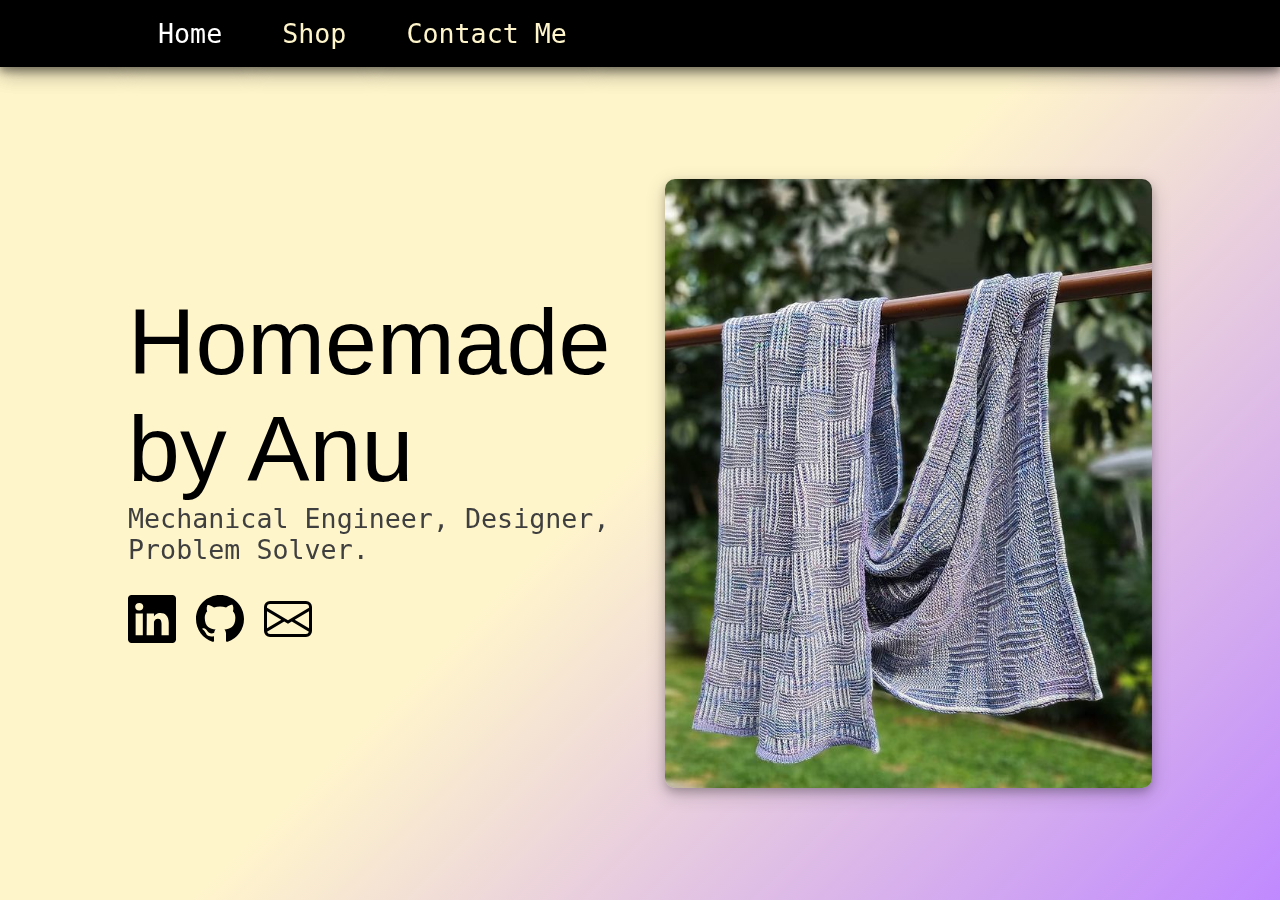
==== index.html @ c9f9907c "Add files via upload" ====
<!DOCTYPE html>
<html>
    <head>
        <link rel="stylesheet" href="styles.css"></link>
        <meta name="viewport" content="width=device-width, initial-scale=1.0" />
        <meta name="google-site-verification" content="1BJeuKehY5ySdcdVMF9swLXb__oF0cY7x1bqw2Pc9Ks" />
        <script type="text/javascript" src="script.js"></script>
    </head>
    <body>
        <div id="bkg">
            <div id="navbar">
                <div id="navleft"></div>
                <button id="home" class="blend blend2" onclick="Navbar(0)">Home</button>
                <button id="shop" class="blend" onclick="Navbar(1)">Shop</button>
                <button id="contactme" class="blend" onclick="Navbar(2)">Contact Me</button>
                <div id="navright"></div>
            </div>
            <div id="homediv" class="page" style="display: block;">
                <div id="titlebox">
                    <div id="titleboxcolumn">
                        <p id="title">Homemade</p>
                        <p id="title">by Anu</p>
                        <p id="subtitle">Mechanical Engineer, Designer, Problem Solver.</p>
                        <div id="iconbox">
                            <a href="https://www.linkedin.com/in/kaustavmu/">
                                <svg xmlns="http://www.w3.org/2000/svg" width="48" height="48" class="bi bi-linkedin" viewBox="0 0 16 16">
                                    <path d="M0 1.146C0 .513.526 0 1.175 0h13.65C15.474 0 16 .513 16 1.146v13.708c0 .633-.526 1.146-1.175 1.146H1.175C.526 16 0 15.487 0 14.854V1.146zm4.943 12.248V6.169H2.542v7.225h2.401zm-1.2-8.212c.837 0 1.358-.554 1.358-1.248-.015-.709-.52-1.248-1.342-1.248-.822 0-1.359.54-1.359 1.248 0 .694.521 1.248 1.327 1.248h.016zm4.908 8.212V9.359c0-.216.016-.432.08-.586.173-.431.568-.878 1.232-.878.869 0 1.216.662 1.216 1.634v3.865h2.401V9.25c0-2.22-1.184-3.252-2.764-3.252-1.274 0-1.845.7-2.165 1.193v.025h-.016a5.54 5.54 0 0 1 .016-.025V6.169h-2.4c.03.678 0 7.225 0 7.225h2.4z"/>
                                </svg>
                            </a>
                            <a href="https://github.com/kaustavmu">
                                <svg xmlns="http://www.w3.org/2000/svg" width="48" height="48" class="bi bi-github" viewBox="0 0 16 16">
                                    <path d="M8 0C3.58 0 0 3.58 0 8c0 3.54 2.29 6.53 5.47 7.59.4.07.55-.17.55-.38 0-.19-.01-.82-.01-1.49-2.01.37-2.53-.49-2.69-.94-.09-.23-.48-.94-.82-1.13-.28-.15-.68-.52-.01-.53.63-.01 1.08.58 1.23.82.72 1.21 1.87.87 2.33.66.07-.52.28-.87.51-1.07-1.78-.2-3.64-.89-3.64-3.95 0-.87.31-1.59.82-2.15-.08-.2-.36-1.02.08-2.12 0 0 .67-.21 2.2.82.64-.18 1.32-.27 2-.27.68 0 1.36.09 2 .27 1.53-1.04 2.2-.82 2.2-.82.44 1.1.16 1.92.08 2.12.51.56.82 1.27.82 2.15 0 3.07-1.87 3.75-3.65 3.95.29.25.54.73.54 1.48 0 1.07-.01 1.93-.01 2.2 0 .21.15.46.55.38A8.012 8.012 0 0 0 16 8c0-4.42-3.58-8-8-8z"/>
                                </svg>
                            </a>
                            <a href="mailto:kaustav.mukherjee2020@gmail.com">
                                <svg xmlns="http://www.w3.org/2000/svg" width="48" height="48" class="bi bi-envelope" viewBox="0 0 16 16">
                                    <path d="M0 4a2 2 0 0 1 2-2h12a2 2 0 0 1 2 2v8a2 2 0 0 1-2 2H2a2 2 0 0 1-2-2V4zm2-1a1 1 0 0 0-1 1v.217l7 4.2 7-4.2V4a1 1 0 0 0-1-1H2zm13 2.383-4.758 2.855L15 11.114v-5.73zm-.034 6.878L9.271 8.82 8 9.583 6.728 8.82l-5.694 3.44A1 1 0 0 0 2 13h12a1 1 0 0 0 .966-.739zM1 11.114l4.758-2.876L1 5.383v5.73z"/>
                                </svg>
                            </a>
                        </div>
                    </div>
                    <div id="titleboxgap"></div>
                    <div id="titleboxcolumn">
                        <img src="Homepage Picture.jpg" alt="My profile picture." id="profilepic"/>
                    </div>
                </div>
            </div>
            <div id="aboutmediv" class="page" style="display: none;">
                <div id="titlebox">
                    <div id="titleboxcolumn">
                        <p id="title">Coming</p>
                        <p id="title">Soon!</p>
                    </div>
                </div>
            </div>
            <div id="projectsdiv" class="page" style="display: none;">
                <div id="titlebox">
                    <div id="titleboxcolumn">
                        <p id="title">Coming</p>
                        <p id="title">Soon!</p>
                    </div>
                </div>
            </div>   
        </div>  
    </body>
</html>
---- styles.css ----
#bkg {
    position: fixed;
    top: 0;
    left: 0;
    height: 100%;
    width: 100%;
    background: rgb(255,245,203);
    background: -moz-linear-gradient(135deg, rgba(255,245,203,1) 50%, rgba(192,137,255,1) 100%);
    background: -webkit-linear-gradient(135deg, rgba(255,245,203,1) 50%, rgba(192,137,255,1) 100%);
    background: linear-gradient(135deg, rgba(255,245,203,1) 50%, rgba(192,137,255,1) 100%);
    filter: progid:DXImageTransform.Microsoft.gradient(startColorstr="#fff5cb",endColorstr="#c089ff",GradientType=1);
    display: flex;
    flex-direction: column;
    justify-content: flex-start;
    align-items: center;
    overflow: auto;
}

#navbar {
    height: 50pt;
    width: 100%;
    margin: 0 auto;
    padding: 0pt;
    flex: 0 0 auto;
    box-shadow: 0 4px 8px 0 rgba(0, 0, 0, 0.2), 0 6px 20px 0 rgba(0, 0, 0, 0.19);
    display: flex;
    flex-direction: row;
    justify-content: flex-start;
    align-items: center;
}

.blend {
    border: none;
    background-color: rgb(0, 0, 0);
    color: rgb(255, 255, 255);
    font-size: 20pt;
    font-family: monospace;
    margin: 0;
    padding-top: 18px;
    padding-bottom: 18px;
    padding-left: 30px;
    padding-right: 30px;
    mix-blend-mode: multiply;
    flex: 0 0 auto;
    box-shadow: 0 4px 8px 0 rgba(0, 0, 0, 0.2), 0 6px 20px 0 rgba(0, 0, 0, 0.19);
    transition: 0.3s;
}

.blend:hover {
    mix-blend-mode: unset;
}

.blend2 {
    mix-blend-mode: unset;
}

#navleft {
    background-color: rgb(0, 0, 0);
    flex: 0 0 auto;
    width: 10%;
    height: 100%;
    box-shadow: 0 4px 8px 0 rgba(0, 0, 0, 0.2), 0 6px 20px 0 rgba(0, 0, 0, 0.19);
}

#navright {
    background-color: rgb(0, 0, 0);
    flex: 1 1 auto;
    width: auto;
    height: 100%;
    box-shadow: 0 4px 8px 0 rgba(0, 0, 0, 0.2), 0 6px 20px 0 rgba(0, 0, 0, 0.19);
}

.page {
    height: auto;
    width: 100%;
    flex: 1 0 auto;
    margin: 0px;
    padding: 0px;
    display: flex;
    flex-direction: column;
    justify-content: center;
    align-items: center;
}

#titlebox {
    margin: 0 auto;
    max-width: 80%;
    height: 100%;
    width: auto;
    flex: 1 0 auto;
    display: flex;
    flex-direction: row;
    justify-content: space-between;
    align-items: center;
    flex-wrap: wrap;
}

#titleboxcolumn {
    flex: 1 0 auto;
    height: auto;
    width: 40%;
    min-width: 400px;
    display: flex;
    flex-direction: column;
    justify-content: center;
    margin-top: 30px;
    margin-bottom: 30px;
}

#titleboxgap {
    height: auto;
    width: 50px;
}

#title {
    color: rgb(0, 0, 0);
    font-family: Impact, Haettenschweiler, 'Arial Narrow Bold', sans-serif;
    font-size: min(17vw, 70pt);
    padding: 0pt;
    margin:  0pt;
}

#subtitle {
    color: rgb(63 63 63);
    font-family: monospace;
    font-size: 20pt;
    margin: 0pt;
    padding: 0pt;
}

#iconbox {
    margin-top: 30px;
    margin-bottom: 30px;
    display: flex;
    flex-direction: row;
    gap: 20px;
}

.bi{
    transition: 0.3s;
    width: "48";
    height: "48";
}

.bi:hover{
    opacity: 50%;
}

#profilepic{
    max-width: 100%;
    height: auto;
    border-radius: 10px;
    box-shadow: 0 4px 8px 0 rgba(0, 0, 0, 0.2), 0 6px 20px 0 rgba(0, 0, 0, 0.19);
}
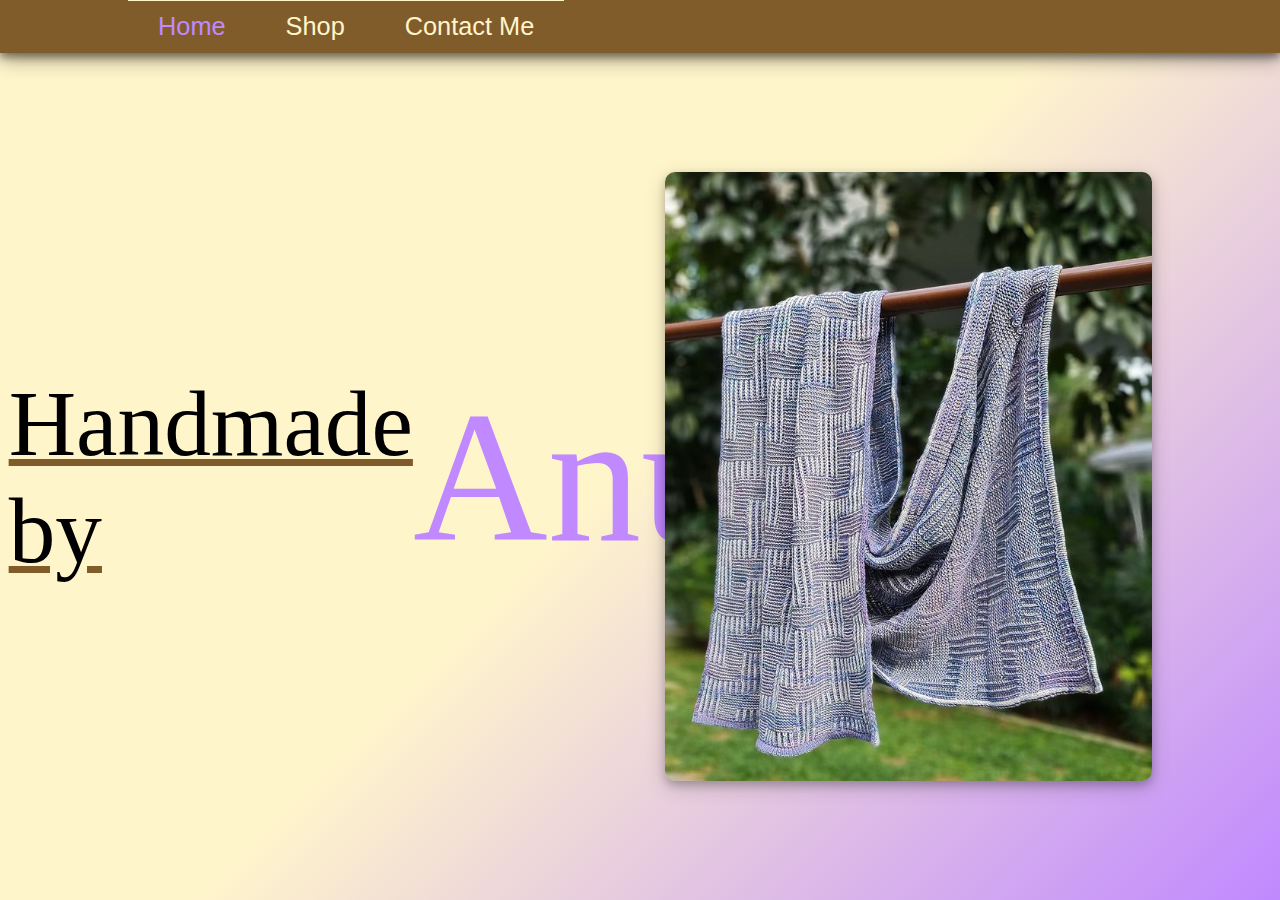
==== commit 328abc42: "Add files via upload" ====
--- a/index.html
+++ b/index.html
@@ -17,47 +17,27 @@
             </div>
             <div id="homediv" class="page" style="display: block;">
                 <div id="titlebox">
-                    <div id="titleboxcolumn">
-                        <p id="title">Homemade</p>
-                        <p id="title">by Anu</p>
-                        <p id="subtitle">Mechanical Engineer, Designer, Problem Solver.</p>
-                        <div id="iconbox">
-                            <a href="https://www.linkedin.com/in/kaustavmu/">
-                                <svg xmlns="http://www.w3.org/2000/svg" width="48" height="48" class="bi bi-linkedin" viewBox="0 0 16 16">
-                                    <path d="M0 1.146C0 .513.526 0 1.175 0h13.65C15.474 0 16 .513 16 1.146v13.708c0 .633-.526 1.146-1.175 1.146H1.175C.526 16 0 15.487 0 14.854V1.146zm4.943 12.248V6.169H2.542v7.225h2.401zm-1.2-8.212c.837 0 1.358-.554 1.358-1.248-.015-.709-.52-1.248-1.342-1.248-.822 0-1.359.54-1.359 1.248 0 .694.521 1.248 1.327 1.248h.016zm4.908 8.212V9.359c0-.216.016-.432.08-.586.173-.431.568-.878 1.232-.878.869 0 1.216.662 1.216 1.634v3.865h2.401V9.25c0-2.22-1.184-3.252-2.764-3.252-1.274 0-1.845.7-2.165 1.193v.025h-.016a5.54 5.54 0 0 1 .016-.025V6.169h-2.4c.03.678 0 7.225 0 7.225h2.4z"/>
-                                </svg>
-                            </a>
-                            <a href="https://github.com/kaustavmu">
-                                <svg xmlns="http://www.w3.org/2000/svg" width="48" height="48" class="bi bi-github" viewBox="0 0 16 16">
-                                    <path d="M8 0C3.58 0 0 3.58 0 8c0 3.54 2.29 6.53 5.47 7.59.4.07.55-.17.55-.38 0-.19-.01-.82-.01-1.49-2.01.37-2.53-.49-2.69-.94-.09-.23-.48-.94-.82-1.13-.28-.15-.68-.52-.01-.53.63-.01 1.08.58 1.23.82.72 1.21 1.87.87 2.33.66.07-.52.28-.87.51-1.07-1.78-.2-3.64-.89-3.64-3.95 0-.87.31-1.59.82-2.15-.08-.2-.36-1.02.08-2.12 0 0 .67-.21 2.2.82.64-.18 1.32-.27 2-.27.68 0 1.36.09 2 .27 1.53-1.04 2.2-.82 2.2-.82.44 1.1.16 1.92.08 2.12.51.56.82 1.27.82 2.15 0 3.07-1.87 3.75-3.65 3.95.29.25.54.73.54 1.48 0 1.07-.01 1.93-.01 2.2 0 .21.15.46.55.38A8.012 8.012 0 0 0 16 8c0-4.42-3.58-8-8-8z"/>
-                                </svg>
-                            </a>
-                            <a href="mailto:kaustav.mukherjee2020@gmail.com">
-                                <svg xmlns="http://www.w3.org/2000/svg" width="48" height="48" class="bi bi-envelope" viewBox="0 0 16 16">
-                                    <path d="M0 4a2 2 0 0 1 2-2h12a2 2 0 0 1 2 2v8a2 2 0 0 1-2 2H2a2 2 0 0 1-2-2V4zm2-1a1 1 0 0 0-1 1v.217l7 4.2 7-4.2V4a1 1 0 0 0-1-1H2zm13 2.383-4.758 2.855L15 11.114v-5.73zm-.034 6.878L9.271 8.82 8 9.583 6.728 8.82l-5.694 3.44A1 1 0 0 0 2 13h12a1 1 0 0 0 .966-.739zM1 11.114l4.758-2.876L1 5.383v5.73z"/>
-                                </svg>
-                            </a>
-                        </div>
+                    <div id="titleboxrow">
+                        <p id="title">Handmade by</p>
+                        <p id="title2">Anu</p>
                     </div>
                     <div id="titleboxgap"></div>
-                    <div id="titleboxcolumn">
-                        <img src="Homepage Picture.jpg" alt="My profile picture." id="profilepic"/>
+                    <div id="titleboxrow">
+                        <img src="Homepage Picture.jpg" alt="A picture of one of my shawls." id="profilepic"/>
                     </div>
                 </div>
             </div>
             <div id="aboutmediv" class="page" style="display: none;">
                 <div id="titlebox">
-                    <div id="titleboxcolumn">
-                        <p id="title">Coming</p>
-                        <p id="title">Soon!</p>
+                    <div id="titleboxrow">
+                        <p id="title">Coming Soon!</p>
                     </div>
                 </div>
             </div>
             <div id="projectsdiv" class="page" style="display: none;">
                 <div id="titlebox">
-                    <div id="titleboxcolumn">
-                        <p id="title">Coming</p>
-                        <p id="title">Soon!</p>
+                    <div id="titleboxrow">
+                        <p id="title">Coming Soon!</p>
                     </div>
                 </div>
             </div>   
--- a/styles.css
+++ b/styles.css
@@ -17,12 +17,12 @@
 }
 
 #navbar {
-    height: 50pt;
+    height: 40pt;
     width: 100%;
     margin: 0 auto;
     padding: 0pt;
     flex: 0 0 auto;
-    box-shadow: 0 4px 8px 0 rgba(0, 0, 0, 0.2), 0 6px 20px 0 rgba(0, 0, 0, 0.19);
+    box-shadow: 0 4px 8px 0 rgba(0, 0, 0, 0.4), 0 6px 20px 0 rgba(0, 0, 0, 0.38);
     display: flex;
     flex-direction: row;
     justify-content: flex-start;
@@ -31,43 +31,39 @@
 
 .blend {
     border: none;
-    background-color: rgb(0, 0, 0);
-    color: rgb(255, 255, 255);
-    font-size: 20pt;
-    font-family: monospace;
+    background-color: rgb(129, 92, 43);
+    color: rgb(255,245,203);
+    font-size: 19pt;
+    font-family: Verdana, Geneva, Tahoma, sans-serif;
     margin: 0;
-    padding-top: 18px;
-    padding-bottom: 18px;
+    padding-top: 11px;
+    padding-bottom: 12px;
     padding-left: 30px;
     padding-right: 30px;
-    mix-blend-mode: multiply;
     flex: 0 0 auto;
-    box-shadow: 0 4px 8px 0 rgba(0, 0, 0, 0.2), 0 6px 20px 0 rgba(0, 0, 0, 0.19);
     transition: 0.3s;
 }
 
 .blend:hover {
-    mix-blend-mode: unset;
+    color: rgba(192,137,255,1);
 }
 
 .blend2 {
-    mix-blend-mode: unset;
+    color: rgba(192,137,255,1);
 }
 
 #navleft {
-    background-color: rgb(0, 0, 0);
+    background-color: rgb(129, 92, 43);
     flex: 0 0 auto;
     width: 10%;
     height: 100%;
-    box-shadow: 0 4px 8px 0 rgba(0, 0, 0, 0.2), 0 6px 20px 0 rgba(0, 0, 0, 0.19);
 }
 
 #navright {
-    background-color: rgb(0, 0, 0);
+    background-color: rgb(129, 92, 43);
     flex: 1 1 auto;
     width: auto;
     height: 100%;
-    box-shadow: 0 4px 8px 0 rgba(0, 0, 0, 0.2), 0 6px 20px 0 rgba(0, 0, 0, 0.19);
 }
 
 .page {
@@ -95,13 +91,13 @@
     flex-wrap: wrap;
 }
 
-#titleboxcolumn {
+#titleboxrow {
     flex: 1 0 auto;
     height: auto;
     width: 40%;
     min-width: 400px;
     display: flex;
-    flex-direction: column;
+    flex-direction: row;
     justify-content: center;
     margin-top: 30px;
     margin-bottom: 30px;
@@ -114,15 +110,26 @@
 
 #title {
     color: rgb(0, 0, 0);
-    font-family: Impact, Haettenschweiler, 'Arial Narrow Bold', sans-serif;
+    font-family: Gabriola;
     font-size: min(17vw, 70pt);
     padding: 0pt;
+    margin: 0pt;
+    text-decoration: underline;
+    text-decoration-color: #815c2b;
+    text-decoration-thickness: 7px;
+}
+
+#title2 {
+    color: rgba(192,137,255,1);
+    font-size: min(17vw, 140pt);
+    padding: 0pt;
     margin:  0pt;
+    font-family: Gabriola;
 }
 
 #subtitle {
     color: rgb(63 63 63);
-    font-family: monospace;
+    font-family: Verdana, Geneva, Tahoma, sans-serif;
     font-size: 20pt;
     margin: 0pt;
     padding: 0pt;
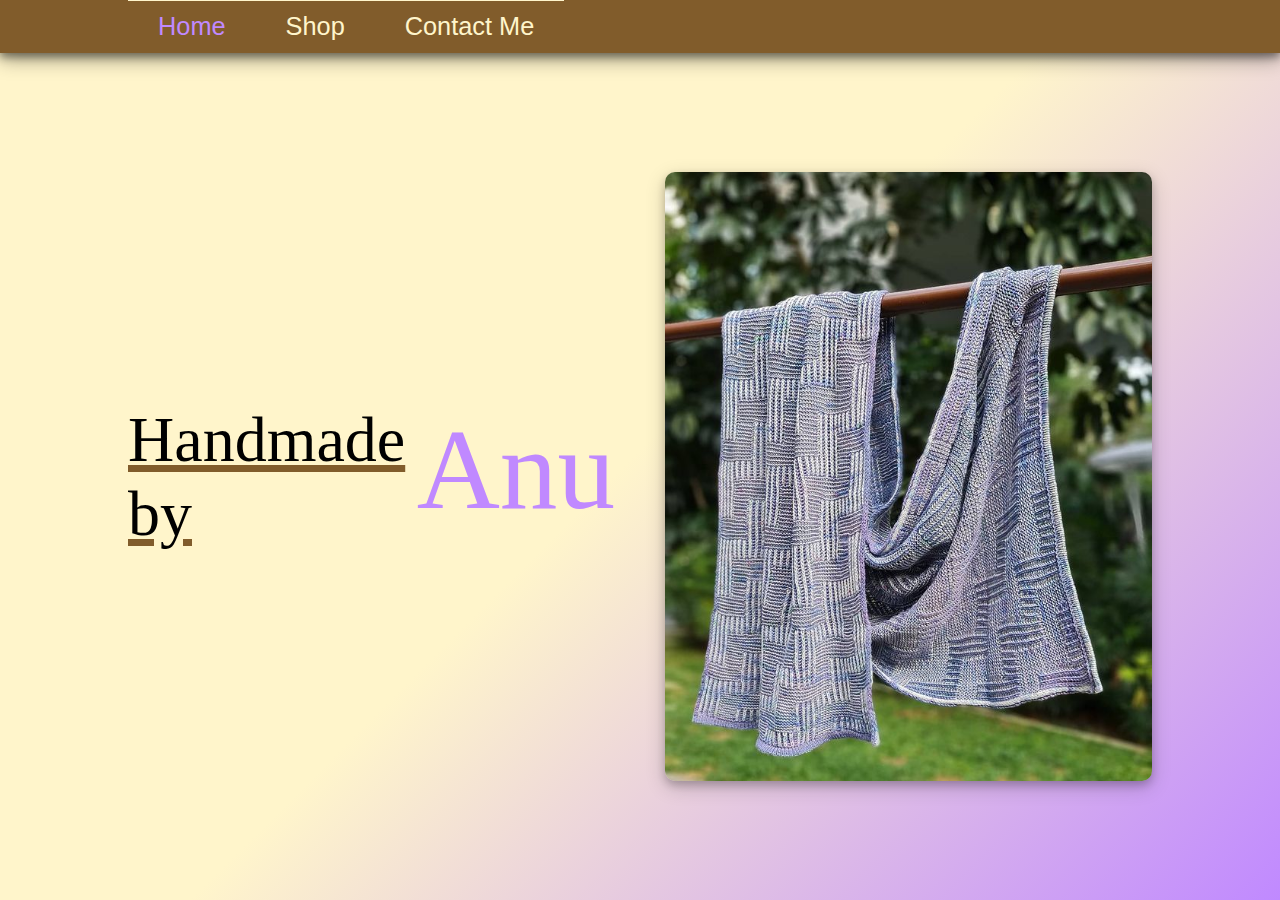
==== commit d88095ba: "another set of fixes" ====
--- a/index.html
+++ b/index.html
@@ -1,46 +1,46 @@
-<!DOCTYPE html>
-<html>
-    <head>
-        <link rel="stylesheet" href="styles.css"></link>
-        <meta name="viewport" content="width=device-width, initial-scale=1.0" />
-        <meta name="google-site-verification" content="1BJeuKehY5ySdcdVMF9swLXb__oF0cY7x1bqw2Pc9Ks" />
-        <script type="text/javascript" src="script.js"></script>
-    </head>
-    <body>
-        <div id="bkg">
-            <div id="navbar">
-                <div id="navleft"></div>
-                <button id="home" class="blend blend2" onclick="Navbar(0)">Home</button>
-                <button id="shop" class="blend" onclick="Navbar(1)">Shop</button>
-                <button id="contactme" class="blend" onclick="Navbar(2)">Contact Me</button>
-                <div id="navright"></div>
-            </div>
-            <div id="homediv" class="page" style="display: block;">
-                <div id="titlebox">
-                    <div id="titleboxrow">
-                        <p id="title">Handmade by</p>
-                        <p id="title2">Anu</p>
-                    </div>
-                    <div id="titleboxgap"></div>
-                    <div id="titleboxrow">
-                        <img src="Homepage Picture.jpg" alt="A picture of one of my shawls." id="profilepic"/>
-                    </div>
-                </div>
-            </div>
-            <div id="aboutmediv" class="page" style="display: none;">
-                <div id="titlebox">
-                    <div id="titleboxrow">
-                        <p id="title">Coming Soon!</p>
-                    </div>
-                </div>
-            </div>
-            <div id="projectsdiv" class="page" style="display: none;">
-                <div id="titlebox">
-                    <div id="titleboxrow">
-                        <p id="title">Coming Soon!</p>
-                    </div>
-                </div>
-            </div>   
-        </div>  
-    </body>
-</html>
+<!DOCTYPE html>
+<html>
+    <head>
+        <link rel="stylesheet" href="styles.css"></link>
+        <meta name="viewport" content="width=device-width, initial-scale=1.0" />
+        <meta name="google-site-verification" content="1BJeuKehY5ySdcdVMF9swLXb__oF0cY7x1bqw2Pc9Ks" />
+        <script type="text/javascript" src="script.js"></script>
+    </head>
+    <body onload="loaded()">
+        <div id="loading" style="display:block">
+            <div id="bkg">
+                <div class="page">
+                    <div class="loader"></div>
+                </div>
+            </div>
+        </div> 
+        <div id="page" style="display:none" class="animate-bottom">
+            <div id="bkg">
+                <div id="navbar">
+                    <div id="navleft"></div>
+                    <a id="home" class="blend blend2" style = "text-decoration:none">Home</a>
+                    <a id="shop" class="blend" href="Shop.html" style = "text-decoration:none">Shop</a>
+                    <a id="contactme" class="blend" href="Contact.html" style = "text-decoration:none">Contact Me</a>
+                    <div id="navright"></div>
+                    <div class="ec-cart-widget"></div>
+                    <div>
+                        <script data-cfasync="false" type="text/javascript" src="https://app.ecwid.com/script.js?69263755&data_platform=code&data_date=2021-12-08" charset="utf-8"></script>
+                        <script type="text/javascript">Ecwid.init();</script>
+                    </div>
+                </div>
+                <div id="homediv" class="page" style="display: block;">
+                    <div id="titlebox">
+                        <div id="titleboxrow1">
+                            <p id="title">Handmade by</p>
+                            <p id="title2">Anu</p>
+                        </div>
+                        <div id="titleboxgap"></div>
+                        <div id="titleboxrow2">
+                            <img src="Homepage Picture.jpg" alt="A picture of one of my shawls." id="profilepic"/>
+                        </div>
+                    </div>
+                </div>
+            </div> 
+        </div> 
+    </body>
+</html>--- a/styles.css
+++ b/styles.css
@@ -91,7 +91,20 @@
     flex-wrap: wrap;
 }
 
-#titleboxrow {
+#titleboxshop {
+    margin: 0 auto;
+    max-width: 80%;
+    height: 100%;
+    width: auto;
+    flex: 1 0 auto;
+    display: flex;
+    flex-direction: column;
+    justify-content: space-between;
+    align-items: center;
+    flex-wrap: wrap;
+}
+
+#titleboxrow1 {
     flex: 1 0 auto;
     height: auto;
     width: 40%;
@@ -103,6 +116,30 @@
     margin-bottom: 30px;
 }
 
+#titleboxrow2 {
+    flex: 1 0 auto;
+    height: auto;
+    width: 40%;
+    min-width: 400px;
+    display: flex;
+    flex-direction: row;
+    justify-content: center;
+    margin-top: 30px;
+    margin-bottom: 30px;
+}
+
+#titleboxrowshop {
+    flex: 1 0 auto;
+    height: 15%;
+    width: 40%;
+    min-width: 400px;
+    display: flex;
+    flex-direction: row;
+    justify-content: center;
+    margin-top: 30px;
+    margin-bottom: 30px;
+}
+
 #titleboxgap {
     height: auto;
     width: 50px;
@@ -111,7 +148,7 @@
 #title {
     color: rgb(0, 0, 0);
     font-family: Gabriola;
-    font-size: min(17vw, 70pt);
+    font-size: 5vw;
     padding: 0pt;
     margin: 0pt;
     text-decoration: underline;
@@ -121,7 +158,7 @@
 
 #title2 {
     color: rgba(192,137,255,1);
-    font-size: min(17vw, 140pt);
+    font-size: 9vw;
     padding: 0pt;
     margin:  0pt;
     font-family: Gabriola;
@@ -159,3 +196,82 @@
     border-radius: 10px;
     box-shadow: 0 4px 8px 0 rgba(0, 0, 0, 0.2), 0 6px 20px 0 rgba(0, 0, 0, 0.19);
 }
+
+#shopitems{
+    flex: 1 0 auto;
+    width: 80%;
+    min-height: 70%;
+    height: auto;
+    display: flex;
+    flex-direction: column;
+    flex-wrap: wrap;
+    justify-content: flex-start;
+    align-items: flex-start;
+    align-content: flex-start;
+}
+
+#shopitem{
+    flex: 1 0 auto;
+    height: auto;
+    min-width: 33%;
+    display: flex;
+    flex-direction: row;
+    flex-wrap: wrap;
+    justify-content: flex-start;
+    align-items: flex-start;
+    align-content: flex-start;
+    
+}
+
+#shopitempic{
+    height: 30%;
+    width: 30%; 
+}
+
+#shopitemtitle{
+    color: rgb(0, 0, 0);
+    font-family: Gabriola;
+    font-size: min(17vw, 70pt);
+    padding: 0pt;
+    margin: 0pt;
+}
+
+#shopitemdescription{
+    color: rgb(0, 0, 0);
+    font-family: Gabriola;
+    font-size: min(17vw, 35pt);
+    padding: 0pt;
+    margin: 0pt;
+}
+
+.loader {
+    border: 16px solid rgb(129, 92, 43);
+    border-top: 16px solid rgba(255,245,203,0);
+    border-radius: 50%;
+    width: 120px;
+    height: 120px;
+    animation: spin 2s linear infinite;
+}
+  
+  @keyframes spin {
+    0% { transform: rotate(0deg); }
+    100% { transform: rotate(360deg); }
+}
+
+.animate-bottom {
+    position: relative;
+    -webkit-animation-name: animatebottom;
+    -webkit-animation-duration: 1s;
+    animation-name: animatebottom;
+    animation-duration: 1s
+}
+  
+@-webkit-keyframes animatebottom {
+    from { bottom:-100px; opacity:0 } 
+    to { bottom:0px; opacity:1 }
+}
+  
+@keyframes animatebottom { 
+    from{ bottom:-100px; opacity:0 } 
+    to{ bottom:0; opacity:1 }
+}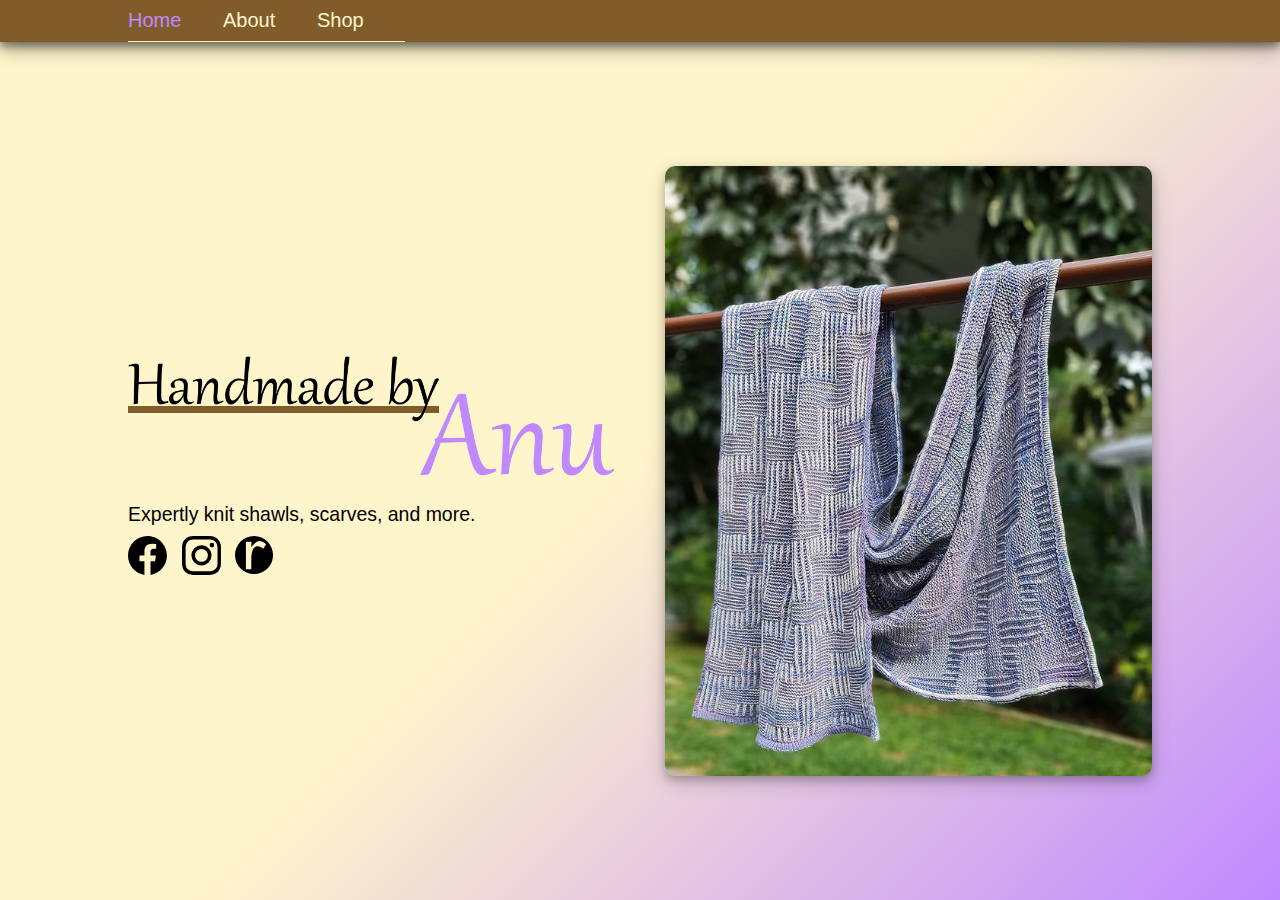
==== commit 32ae039f: "Finishing Update" ====
--- a/index.html
+++ b/index.html
@@ -19,8 +19,8 @@
                 <div id="navbar">
                     <div id="navleft"></div>
                     <a id="home" class="blend blend2" style = "text-decoration:none">Home</a>
+                    <a id="about" class="blend" href="about.html" style = "text-decoration:none">About</a>
                     <a id="shop" class="blend" href="Shop.html" style = "text-decoration:none">Shop</a>
-                    <a id="contactme" class="blend" href="Contact.html" style = "text-decoration:none">Contact Me</a>
                     <div id="navright"></div>
                     <div class="ec-cart-widget"></div>
                     <div>
@@ -30,11 +30,38 @@
                 </div>
                 <div id="homediv" class="page" style="display: block;">
                     <div id="titlebox">
-                        <div id="titleboxrow1">
+                        <!-- <div id="titleboxrow1">
                             <p id="title">Handmade by</p>
                             <p id="title2">Anu</p>
+                        </div> -->
+                        <div id="titleboxrow1">
+                            <img src="HandmadebyAnuLogo.png" alt="Our logo." id="mainlogo"/>
+                            <svg viewBox="0 0 400 18">
+                                <text id="subtitle" y="15">Expertly knit shawls, scarves, and more.</text>
+                            </svg>
+                            <div id="iconbox">
+                                <a width="100%" height="100%" href="https://www.facebook.com/anuradha.mukherjee.73">
+                                    <svg xmlns="http://www.w3.org/2000/svg" width="100%" height="100%" class="bi bi-facebook" viewBox="0 0 16 16">
+                                        <path d="M16 8.049c0-4.446-3.582-8.05-8-8.05C3.58 0-.002 3.603-.002 8.05c0 4.017 2.926 7.347 6.75 7.951v-5.625h-2.03V8.05H6.75V6.275c0-2.017 1.195-3.131 3.022-3.131.876 0 1.791.157 1.791.157v1.98h-1.009c-.993 0-1.303.621-1.303 1.258v1.51h2.218l-.354 2.326H9.25V16c3.824-.604 6.75-3.934 6.75-7.951z"/>
+                                    </svg>
+                                </a>
+                                <a width="100%" height="100%" href="https://www.instagram.com/handmade_by_anu_/">
+                                    <svg xmlns="http://www.w3.org/2000/svg" width="100%" height="100%" class="bi bi-instagram" viewBox="0 0 24 24">
+                                        <path d="M16.98 0a6.9 6.9 0 0 1 5.08 1.98A6.94 6.94 0 0 1 24 7.02v9.96c0 2.08-.68 3.87-1.98 5.13A7.14 7.14 0 0 1 16.94 24H7.06a7.06 7.06 0 0 1-5.03-1.89A6.96 6.96 0 0 1 0 16.94V7.02C0 2.8 2.8 0 7.02 0h9.96zm.05 2.23H7.06c-1.45 0-2.7.43-3.53 1.25a4.82 4.82 0 0 0-1.3 3.54v9.92c0 1.5.43 2.7 1.3 3.58a5 5 0 0 0 3.53 1.25h9.88a5 5 0 0 0 3.53-1.25 4.73 4.73 0 0 0 1.4-3.54V7.02a5 5 0 0 0-1.3-3.49 4.82 4.82 0 0 0-3.54-1.3zM12 5.76c3.39 0 6.2 2.8 6.2 6.2a6.2 6.2 0 0 1-12.4 0 6.2 6.2 0 0 1 6.2-6.2zm0 2.22a3.99 3.99 0 0 0-3.97 3.97A3.99 3.99 0 0 0 12 15.92a3.99 3.99 0 0 0 3.97-3.97A3.99 3.99 0 0 0 12 7.98zm6.44-3.77a1.4 1.4 0 1 1 0 2.8 1.4 1.4 0 0 1 0-2.8z"/>
+                                    </svg>
+                                </a>
+                                <a width="100%" height="100%" href="www.ravelry.com/people/Anuradhamukherjee">
+                                    <svg xmlns="http://www.w3.org/2000/svg" width="100%" height="100%" class="bi bi-instagram" viewBox="0 0 100 100">
+                                        <path d="M48.875,0C21.883,0,0,21.883,0,48.875S21.883,97.75,48.875,97.75S97.75,75.867,97.75,48.875S75.867,0,48.875,0z
+		 M72.559,32.96c-1.754-1.142-3.287-2.124-4.806-3.129c-8.511-5.622-16.633-4.374-21.456,4.617
+		c-2.665,4.976-3.868,11.151-4.196,16.87c-0.633,11.119-0.186,22.3-0.186,33.73c-5.048,0-9.39,0-13.931,0c0-23.595,0-46.8,0-70.376
+		c4.599,0,8.946,0,14.129,0c0,4.522,0,8.758,0,13.991c13.38-17.398,21.632-21.504,37.653-7.689
+		C77.486,24.765,75.141,28.665,72.559,32.96z"/>
+                                    </svg>
+                                </a>
+                            </div>
                         </div>
-                        <div id="titleboxgap"></div>
+                        <!-- <div id="titleboxgap"></div> -->
                         <div id="titleboxrow2">
                             <img src="Homepage Picture.jpg" alt="A picture of one of my shawls." id="profilepic"/>
                         </div>
--- a/styles.css
+++ b/styles.css
@@ -17,7 +17,7 @@
 }
 
 #navbar {
-    height: 40pt;
+    height: max(2.5vw, 41.67px);;
     width: 100%;
     margin: 0 auto;
     padding: 0pt;
@@ -33,13 +33,13 @@
     border: none;
     background-color: rgb(129, 92, 43);
     color: rgb(255,245,203);
-    font-size: 19pt;
+    font-size: max(1.2vw, 20px);
     font-family: Verdana, Geneva, Tahoma, sans-serif;
     margin: 0;
-    padding-top: 11px;
-    padding-bottom: 12px;
-    padding-left: 30px;
-    padding-right: 30px;
+    padding-top: max(0.5vw, 9px);
+    padding-bottom: max(0.5vw, 9px);
+    padding-left: 0vw;
+    padding-right: max(2.5vw, 41.67px);
     flex: 0 0 auto;
     transition: 0.3s;
 }
@@ -55,7 +55,7 @@
 #navleft {
     background-color: rgb(129, 92, 43);
     flex: 0 0 auto;
-    width: 10%;
+    width: 10vw;
     height: 100%;
 }
 
@@ -86,31 +86,20 @@
     flex: 1 0 auto;
     display: flex;
     flex-direction: row;
-    justify-content: space-between;
+    justify-content: space-evenly;
     align-items: center;
     flex-wrap: wrap;
-}
-
-#titleboxshop {
-    margin: 0 auto;
-    max-width: 80%;
-    height: 100%;
-    width: auto;
-    flex: 1 0 auto;
-    display: flex;
-    flex-direction: column;
-    justify-content: space-between;
-    align-items: center;
-    flex-wrap: wrap;
+    column-gap: 50px;
+    align-content: space-evenly;
 }
 
 #titleboxrow1 {
     flex: 1 0 auto;
     height: auto;
     width: 40%;
-    min-width: 400px;
-    display: flex;
-    flex-direction: row;
+    min-width: 300px;
+    display: flex;
+    flex-direction: column;
     justify-content: center;
     margin-top: 30px;
     margin-bottom: 30px;
@@ -120,29 +109,10 @@
     flex: 1 0 auto;
     height: auto;
     width: 40%;
-    min-width: 400px;
-    display: flex;
-    flex-direction: row;
-    justify-content: center;
-    margin-top: 30px;
-    margin-bottom: 30px;
-}
-
-#titleboxrowshop {
-    flex: 1 0 auto;
-    height: 15%;
-    width: 40%;
-    min-width: 400px;
-    display: flex;
-    flex-direction: row;
-    justify-content: center;
-    margin-top: 30px;
-    margin-bottom: 30px;
-}
-
-#titleboxgap {
-    height: auto;
-    width: 50px;
+    min-width: 300px;
+    display: flex;
+    flex-direction: row;
+    justify-content: center;
 }
 
 #title {
@@ -164,12 +134,13 @@
     font-family: Gabriola;
 }
 
+#subtitlesvg {
+    width: 100%
+}
+
 #subtitle {
     color: rgb(63 63 63);
     font-family: Verdana, Geneva, Tahoma, sans-serif;
-    font-size: 20pt;
-    margin: 0pt;
-    padding: 0pt;
 }
 
 #iconbox {
@@ -197,51 +168,11 @@
     box-shadow: 0 4px 8px 0 rgba(0, 0, 0, 0.2), 0 6px 20px 0 rgba(0, 0, 0, 0.19);
 }
 
-#shopitems{
-    flex: 1 0 auto;
-    width: 80%;
-    min-height: 70%;
-    height: auto;
-    display: flex;
-    flex-direction: column;
-    flex-wrap: wrap;
-    justify-content: flex-start;
-    align-items: flex-start;
-    align-content: flex-start;
-}
-
-#shopitem{
-    flex: 1 0 auto;
-    height: auto;
-    min-width: 33%;
-    display: flex;
-    flex-direction: row;
-    flex-wrap: wrap;
-    justify-content: flex-start;
-    align-items: flex-start;
-    align-content: flex-start;
-    
-}
-
-#shopitempic{
-    height: 30%;
-    width: 30%; 
-}
-
-#shopitemtitle{
-    color: rgb(0, 0, 0);
-    font-family: Gabriola;
-    font-size: min(17vw, 70pt);
-    padding: 0pt;
-    margin: 0pt;
-}
-
-#shopitemdescription{
-    color: rgb(0, 0, 0);
-    font-family: Gabriola;
-    font-size: min(17vw, 35pt);
-    padding: 0pt;
-    margin: 0pt;
+#mainlogo{
+    max-width: 100%;
+    height: auto;
+    border-radius: 10px;
+    margin-bottom: 3vh;
 }
 
 .loader {
@@ -274,4 +205,89 @@
 @keyframes animatebottom { 
     from{ bottom:-100px; opacity:0 } 
     to{ bottom:0; opacity:1 }
+}
+
+#iconbox {
+    margin-top: 2%;
+    margin-bottom: 2%;
+    display: flex;
+    flex-direction: row;
+    gap: 10%;
+    max-width: 30%;
+    height: auto;
+}
+
+#aboutbox {
+    margin: 0 auto;
+    max-width: 80%;
+    height: 100%;
+    width: auto;
+    flex: 1 0 auto;
+    display: flex;
+    flex-direction: column;
+    justify-content: space-evenly;
+    align-items: center;
+    flex-wrap: wrap;
+    column-gap: 50px;
+    align-content: space-evenly;
+}
+
+#aboutboxrow1 {
+    flex: 1 0 auto;
+    height: auto;
+    width: 40%;
+    min-width: 300px;
+    display: flex;
+    flex-direction: column;
+    justify-content: center;
+    align-items: center;
+}
+
+#aboutlogo{
+    max-width: 60%;
+    height: auto;
+    border-radius: 10px;
+}
+
+#aboutboxrow2 {
+    flex: 1 0 auto;
+    height: auto;
+    width: 40%;
+    min-width: 300px;
+    display: flex;
+    flex-direction: row;
+    justify-content: center;
+    margin-top: 6vh;
+}
+
+#aboutpic{
+    max-width: 80%;
+    height: auto;
+    border-radius: 10px;
+    box-shadow: 0 4px 8px 0 rgba(0, 0, 0, 0.2), 0 6px 20px 0 rgba(0, 0, 0, 0.19);
+}
+
+#aboutboxrow3 {
+    flex: 1 0 auto;
+    height: auto;
+    width: 100%;
+    min-width: 300px;
+    display: flex;
+    flex-direction: column;
+    justify-content: center;
+    margin-top: 6vh;
+    margin-bottom: 6vh;
+}
+
+#abouttext {
+    color: rgb(63 63 63);
+    font-family: Verdana, Geneva, Tahoma, sans-serif;
+    font-size: max(1.2vw, 15px);
+}
+
+#abouttext2 {
+    color: rgb(129, 92, 43);
+    font-family: Verdana, Geneva, Tahoma, sans-serif;
+    font-size: max(1.8vw, 22.5px);
+    font-style: italic;
 }